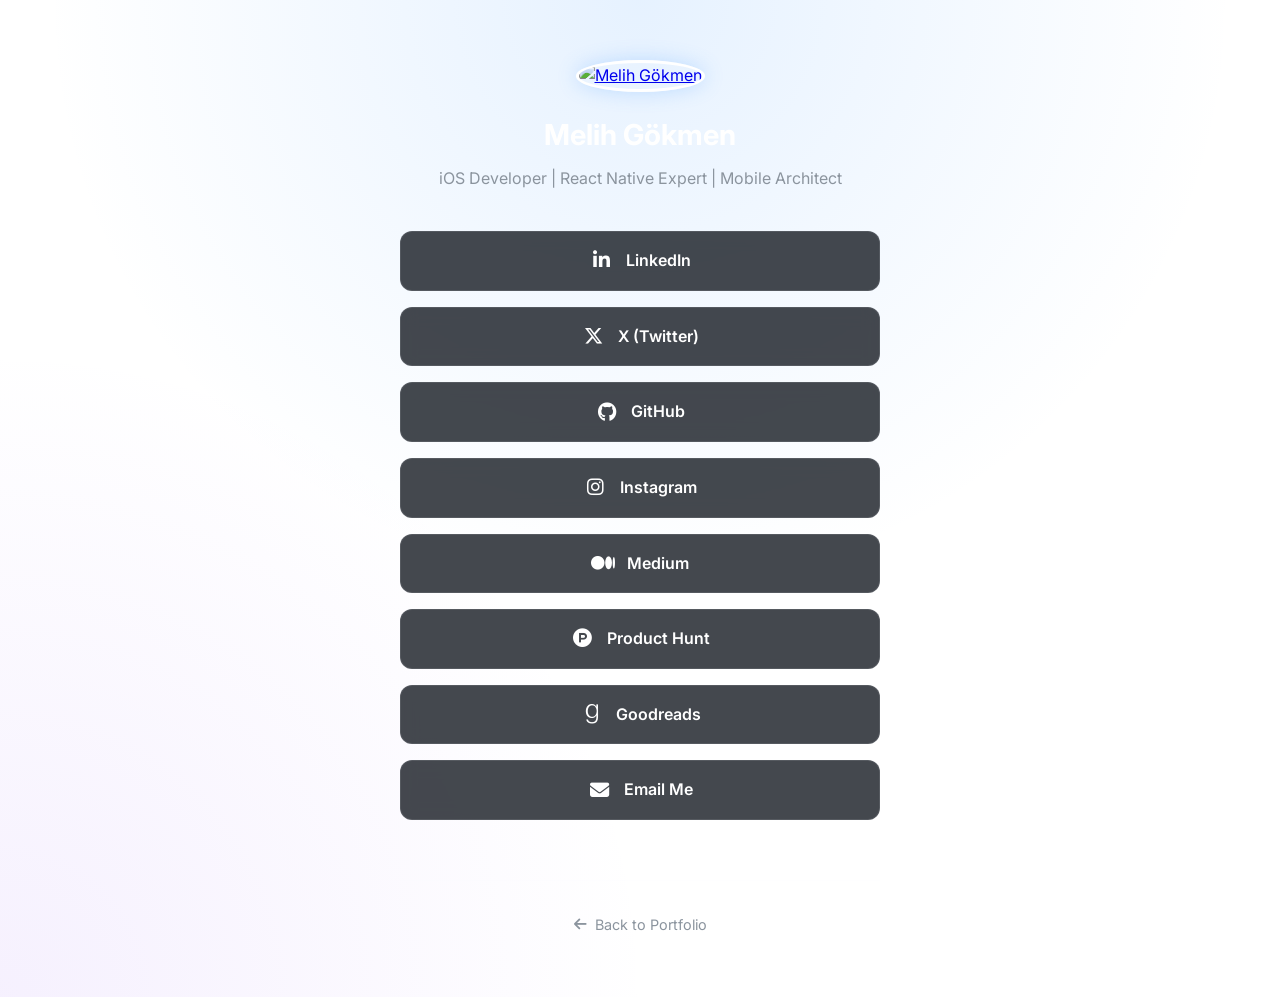
==== links/index.html @ 5024c52a "feat: Introduce a dedicated links page and enhance the main site's 'Connect' section with more socia" ====
<!DOCTYPE html>
<html lang="en">

<head>
    <meta charset="UTF-8" />
    <meta name="viewport" content="width=device-width, initial-scale=1.0" />
    <title>Melih Gökmen | Links</title>
    <meta name="description" content="Connect with Melih Gökmen across social media and professional platforms." />

    <!-- Fonts -->
    <link rel="preconnect" href="https://fonts.googleapis.com">
    <link rel="preconnect" href="https://fonts.gstatic.com" crossorigin>
    <link href="https://fonts.googleapis.com/css2?family=Inter:wght@400;500;700;800&display=swap" rel="stylesheet">

    <!-- Icons -->
    <link rel="stylesheet" href="https://cdnjs.cloudflare.com/ajax/libs/font-awesome/6.4.0/css/all.min.css">

    <style>
        :root {
            --bg-color: #0d1117;
            --text-main: #ffffff;
            --text-secondary: #8b949e;
            --accent-primary: #58a6ff;
            --accent-secondary: #a371f7;
            --card-bg: rgba(22, 27, 34, 0.8);
            --glass-border: rgba(240, 246, 252, 0.1);
            --font-main: 'Inter', -apple-system, BlinkMacSystemFont, "Segoe UI", Roboto, sans-serif;
            --transition: all 0.3s cubic-bezier(0.4, 0, 0.2, 1);
        }

        * {
            margin: 0;
            padding: 0;
            box-sizing: border-box;
        }

        body {
            background-color: var(--bg-color);
            background: radial-gradient(circle at 50% 0%, rgba(88, 166, 255, 0.15) 0%, transparent 50%),
                radial-gradient(circle at 0% 100%, rgba(163, 113, 247, 0.1) 0%, transparent 40%);
            color: var(--text-main);
            font-family: var(--font-main);
            line-height: 1.6;
            min-height: 100vh;
            display: flex;
            flex-direction: column;
            align-items: center;
            padding: 60px 20px;
        }

        .container {
            width: 100%;
            max-width: 480px;
            text-align: center;
        }

        .profile-pic {
            width: 100px;
            height: 100px;
            border-radius: 50%;
            border: 3px solid var(--text-main);
            box-shadow: 0 0 20px rgba(88, 166, 255, 0.3);
            margin-bottom: 20px;
        }

        h1 {
            font-size: 1.8rem;
            margin-bottom: 8px;
        }

        .bio {
            color: var(--text-secondary);
            font-size: 1rem;
            margin-bottom: 40px;
        }

        .links-list {
            display: flex;
            flex-direction: column;
            gap: 16px;
            width: 100%;
        }

        .link-item {
            display: flex;
            align-items: center;
            justify-content: center;
            gap: 12px;
            padding: 16px;
            background: var(--card-bg);
            border: 1px solid var(--glass-border);
            border-radius: 12px;
            color: var(--text-main);
            text-decoration: none;
            font-weight: 600;
            transition: var(--transition);
            backdrop-filter: blur(8px);
        }

        .link-item i {
            font-size: 1.2rem;
            width: 24px;
            text-align: center;
        }

        .link-item:hover {
            transform: scale(1.02);
            border-color: var(--accent-primary);
            background: rgba(88, 166, 255, 0.1);
            box-shadow: 0 4px 20px rgba(0, 0, 0, 0.3);
        }

        .footer {
            margin-top: 60px;
            padding-top: 30px;
            border-top: 1px solid var(--glass-border);
            width: 100%;
        }

        .back-btn {
            display: inline-flex;
            align-items: center;
            gap: 8px;
            color: var(--text-secondary);
            text-decoration: none;
            font-size: 0.9rem;
            transition: var(--transition);
        }

        .back-btn:hover {
            color: var(--accent-primary);
        }

        @keyframes fadeInUp {
            from {
                opacity: 0;
                transform: translateY(20px);
            }

            to {
                opacity: 1;
                transform: translateY(0);
            }
        }

        .link-item {
            animation: fadeInUp 0.5s ease-out forwards;
            opacity: 0;
        }

        .link-item:nth-child(1) {
            animation-delay: 0.1s;
        }

        .link-item:nth-child(2) {
            animation-delay: 0.2s;
        }

        .link-item:nth-child(3) {
            animation-delay: 0.3s;
        }

        .link-item:nth-child(4) {
            animation-delay: 0.4s;
        }

        .link-item:nth-child(5) {
            animation-delay: 0.5s;
        }

        .link-item:nth-child(6) {
            animation-delay: 0.6s;
        }

        .link-item:nth-child(7) {
            animation-delay: 0.7s;
        }

        .link-item:nth-child(8) {
            animation-delay: 0.8s;
        }
    </style>
</head>

<body>
    <div class="container">
        <a href="../"><img src="https://github.com/melihgkmen.png" alt="Melih Gökmen" class="profile-pic"></a>
        <h1>Melih Gökmen</h1>
        <p class="bio">iOS Developer | React Native Expert | Mobile Architect</p>

        <div class="links-list">
            <a href="https://www.linkedin.com/in/melih-gokmen-ios/" target="_blank" class="link-item">
                <i class="fa-brands fa-linkedin-in"></i> LinkedIn
            </a>
            <a href="https://x.com/mlgkmn" target="_blank" class="link-item">
                <i class="fa-brands fa-x-twitter"></i> X (Twitter)
            </a>
            <a href="https://github.com/melihgkmenn" target="_blank" class="link-item">
                <i class="fa-brands fa-github"></i> GitHub
            </a>
            <a href="https://www.instagram.com/mlgkmen" target="_blank" class="link-item">
                <i class="fa-brands fa-instagram"></i> Instagram
            </a>
            <a href="https://medium.com/@melih.xcodeproj" target="_blank" class="link-item">
                <i class="fa-brands fa-medium"></i> Medium
            </a>
            <a href="https://www.producthunt.com/@mlgkmn" target="_blank" class="link-item">
                <i class="fa-brands fa-product-hunt"></i> Product Hunt
            </a>
            <a href="https://www.goodreads.com/user/show/86313455-melih-g" target="_blank" class="link-item">
                <i class="fa-brands fa-goodreads-g"></i> Goodreads
            </a>
            <a href="mailto:melihgkmen@outlook.com" class="link-item">
                <i class="fa-solid fa-envelope"></i> Email Me
            </a>
        </div>

        <div class="footer">
            <a href="../" class="back-btn"><i class="fa-solid fa-arrow-left"></i> Back to Portfolio</a>
        </div>
    </div>
</body>

</html>
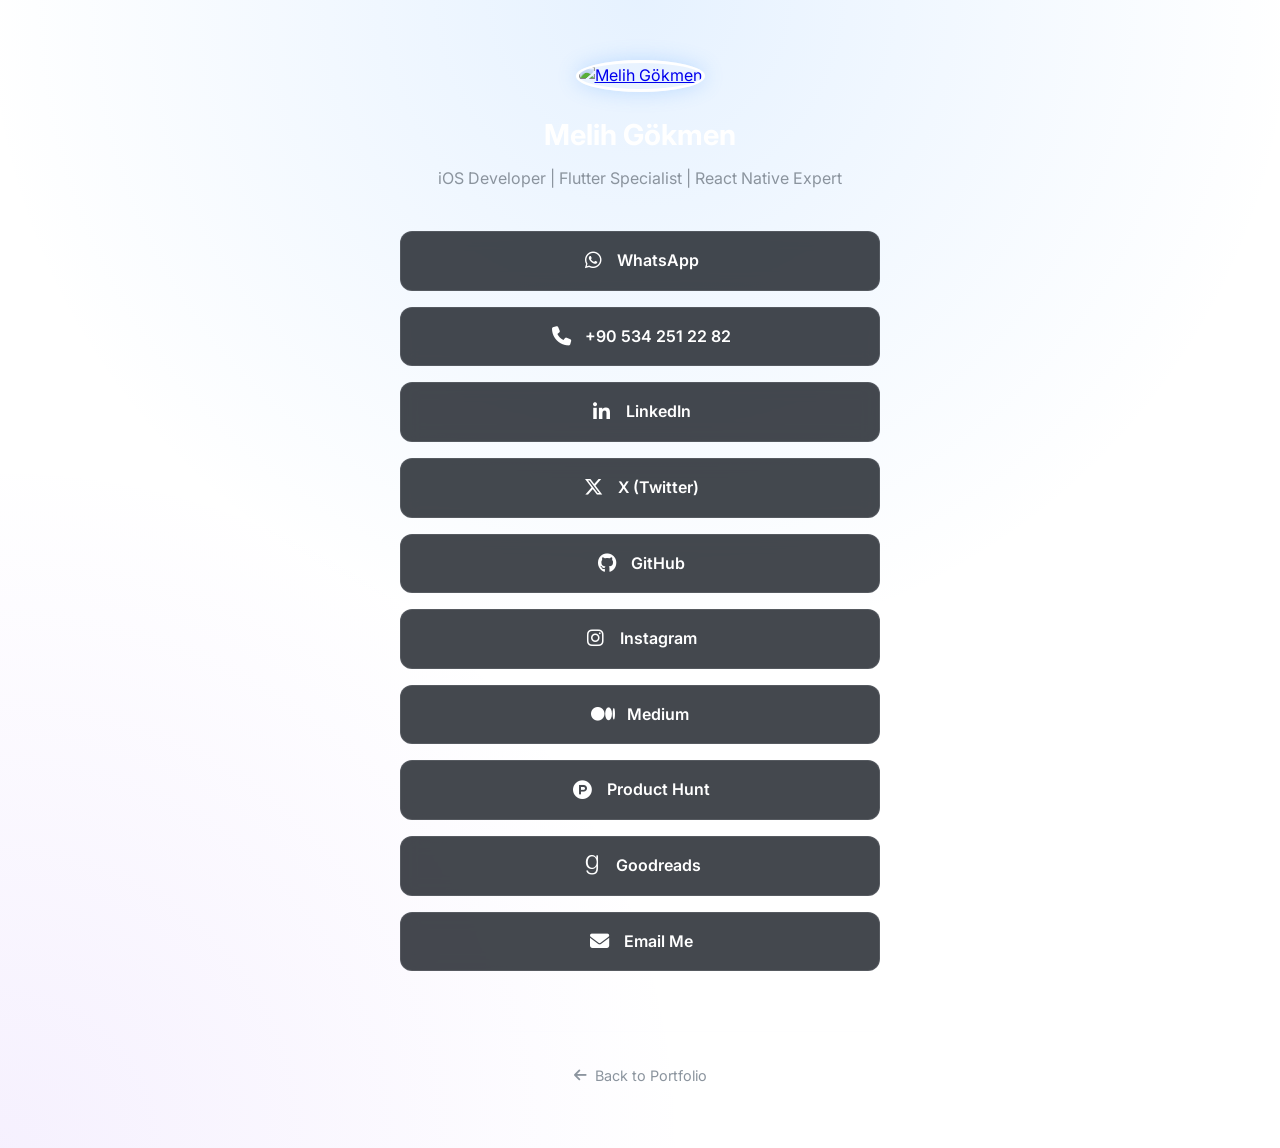
==== commit 32024964: ".." ====
--- a/links/index.html
+++ b/links/index.html
@@ -186,9 +186,15 @@
     <div class="container">
         <a href="../"><img src="https://github.com/melihgkmen.png" alt="Melih Gökmen" class="profile-pic"></a>
         <h1>Melih Gökmen</h1>
-        <p class="bio">iOS Developer | React Native Expert | Mobile Architect</p>
+        <p class="bio">iOS Developer | Flutter Specialist | React Native Expert</p>
 
         <div class="links-list">
+            <a href="https://wa.me/905342512282" target="_blank" class="link-item whatsapp">
+                <i class="fa-brands fa-whatsapp"></i> WhatsApp
+            </a>
+            <a href="tel:+905342512282" class="link-item phone">
+                <i class="fa-solid fa-phone"></i> +90 534 251 22 82
+            </a>
             <a href="https://www.linkedin.com/in/melih-gokmen-ios/" target="_blank" class="link-item">
                 <i class="fa-brands fa-linkedin-in"></i> LinkedIn
             </a>
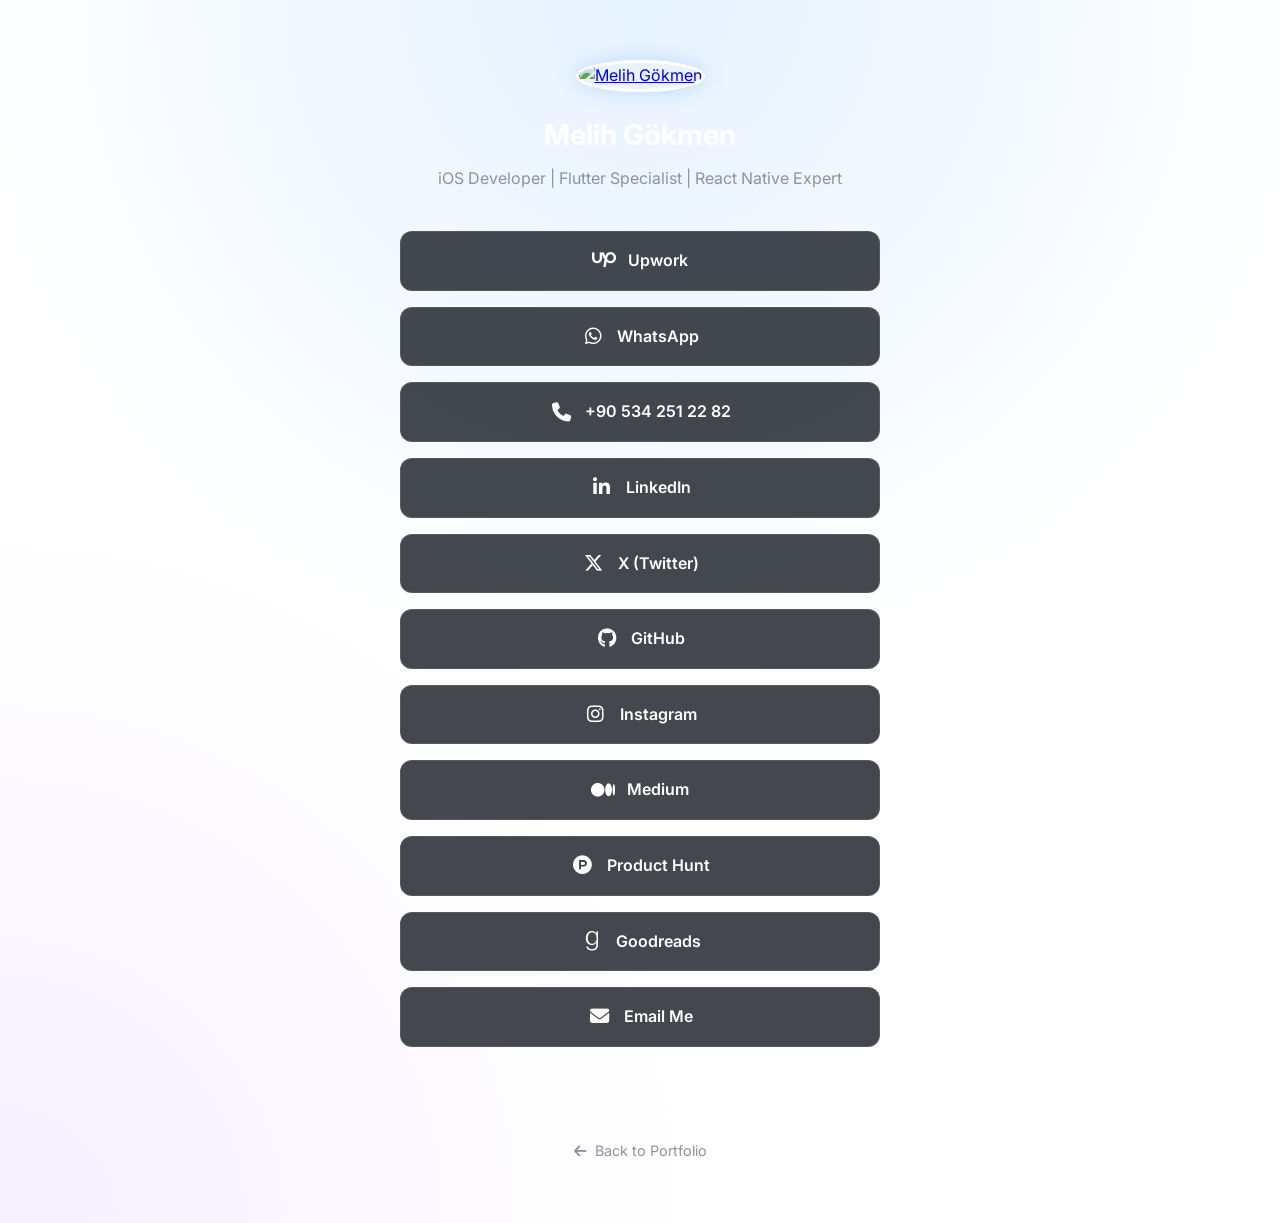
==== commit bc9d5873: ".." ====
--- a/links/index.html
+++ b/links/index.html
@@ -110,6 +110,21 @@
             box-shadow: 0 4px 20px rgba(0, 0, 0, 0.3);
         }
 
+        .link-item.upwork:hover {
+            background: #14a1001a;
+            border-color: #14a100;
+        }
+
+        .link-item.whatsapp:hover {
+            background: #25d3661a;
+            border-color: #25d366;
+        }
+
+        .link-item.phone:hover {
+            background: var(--accent-primary);
+            border-color: var(--accent-primary);
+        }
+
         .footer {
             margin-top: 60px;
             padding-top: 30px;
@@ -189,6 +204,9 @@
         <p class="bio">iOS Developer | Flutter Specialist | React Native Expert</p>
 
         <div class="links-list">
+            <a href="https://www.upwork.com/freelancers/~012bd571a0c1c2fc04" target="_blank" class="link-item upwork">
+                <i class="fa-brands fa-upwork"></i> Upwork
+            </a>
             <a href="https://wa.me/905342512282" target="_blank" class="link-item whatsapp">
                 <i class="fa-brands fa-whatsapp"></i> WhatsApp
             </a>
